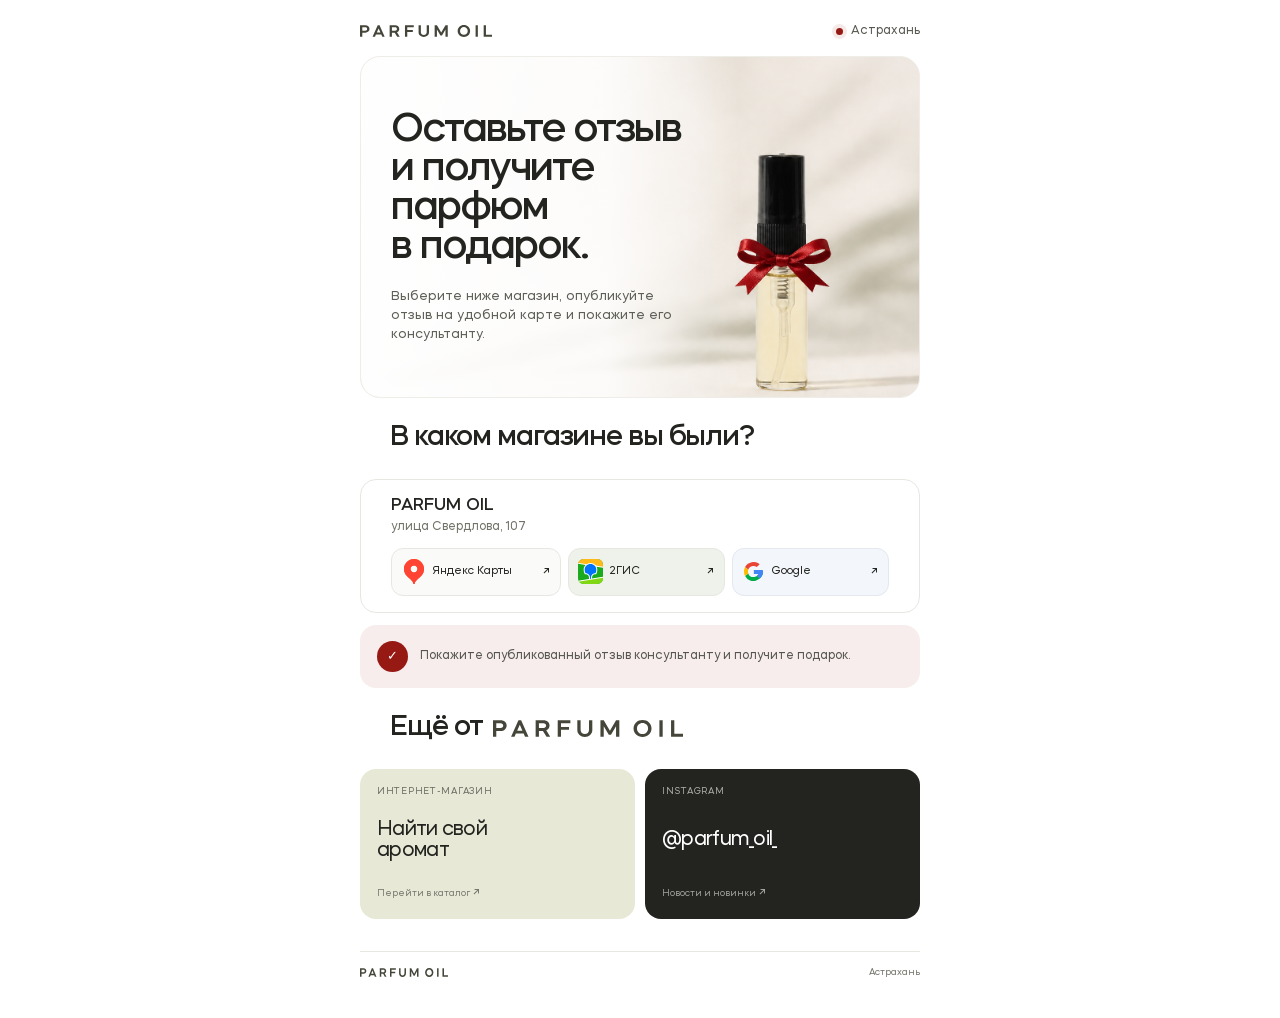
==== astrakhan/index.html @ 8e0ff072 "Add review pages for new cities" ====
<!doctype html>
<html lang="ru">
  <head>
    <meta charset="UTF-8" />
    <meta name="viewport" content="width=device-width, initial-scale=1" />
    <meta name="theme-color" content="#ffffff" />
    <meta name="description" content="Адрес PARFUM OIL в Астрахани и ссылки для публикации отзыва." />
    <title>PARFUM OIL — Астрахань</title>
    <link rel="preload" href="../MazzardH-Regular.ttf" as="font" type="font/ttf" crossorigin />
    <link rel="preload" href="../MazzardH-Medium.ttf" as="font" type="font/ttf" crossorigin />
    <link rel="stylesheet" href="../styles.css" />
  </head>
  <body>
    <main class="page-shell">
      <header class="topbar"><a class="wordmark" href="#top" aria-label="PARFUM OIL — начало страницы"><img src="../logo_parfumoil.svg" alt="PARFUM OIL" /></a><span class="city"><i aria-hidden="true"></i>Астрахань</span></header>
      <section class="hero" id="top" aria-labelledby="hero-title"><img class="hero-image" src="../assets/banner-variants/banner-01-new-sample-gift-crisp-v2.png" alt="Пробник парфюма PARFUM OIL с подарочным бантом" /><div class="hero-copy"><h1 id="hero-title">Оставьте отзыв<br />и получите<br />парфюм<br />в подарок.</h1><p>Выберите ниже магазин, опубликуйте отзыв на удобной карте и покажите его консультанту.</p></div></section>
      <section class="locations" aria-labelledby="locations-title">
        <div class="section-heading"><h2 id="locations-title">В каком магазине вы были?</h2></div>
        <div class="location-list">
          <article class="location-card">
            <div class="location-copy"><div><h3>PARFUM OIL</h3><p>улица Свердлова, 107</p></div></div>
            <div class="map-links">
              <a href="https://yandex.ru/maps/org/parfum_oil/111386436817?si" target="_blank" rel="noreferrer"><img src="../yandex-maps-logo.svg" alt="" /><span class="platform-name">Яндекс<span class="maps-word"> Карты</span></span><b aria-hidden="true">↗</b></a>
              <a class="gis" href="https://2gis.ru/astrakhan/geo/70000001115774723" target="_blank" rel="noreferrer"><img src="../2gis-icon-logo.svg" alt="" /><span class="platform-name">2ГИС</span><b aria-hidden="true">↗</b></a>
              <a class="google" href="https://maps.app.goo.gl/9mX3g5gsRwU1LmaHA?g" target="_blank" rel="noreferrer"><img src="../google-logo-search-new-svgrepo-com.svg" alt="" /><span class="platform-name">Google</span><b aria-hidden="true">↗</b></a>
            </div>
          </article>
        </div>
      </section>
      <aside class="reward-note"><span aria-hidden="true">✓</span><p>Покажите опубликованный отзыв консультанту и получите подарок.</p></aside>
      <section class="discover" aria-labelledby="discover-title"><h2 id="discover-title"><span>Ещё от</span><img class="heading-logo" src="../logo_parfumoil.svg" alt="PARFUM OIL" /></h2><div class="discover-grid"><a class="discover-card shop-card" href="https://parfumoil.ru/1" target="_blank" rel="noreferrer"><span>Интернет-магазин</span><strong>Найти свой аромат</strong><small>Перейти в каталог <b aria-hidden="true">↗</b></small></a><a class="discover-card instagram-card" href="https://www.instagram.com/parfum_oil_/" target="_blank" rel="noreferrer"><span>Instagram</span><strong>@parfum_oil_</strong><small>Новости и новинки <b aria-hidden="true">↗</b></small></a></div></section>
      <footer><img class="footer-logo" src="../logo_parfumoil.svg" alt="PARFUM OIL" /><small>Астрахань</small></footer>
    </main>
  </body>
</html>
---- styles.css ----
@font-face {
  font-family: "Mazzard H";
  src: url("MazzardH-Regular.ttf") format("truetype");
  font-style: normal;
  font-weight: 400;
  font-display: swap;
}

@font-face {
  font-family: "Mazzard H";
  src: url("MazzardH-Medium.ttf") format("truetype");
  font-style: normal;
  font-weight: 500 700;
  font-display: swap;
}

:root {
  --ink: #23241f;
  --muted: #707168;
  --red: #961914;
  --sage: #a8b69b;
  --sage-light: #eef2eb;
  --cream: #f5f1e7;
  --line: #e7e7e2;
  --white: #ffffff;
}

* { box-sizing: border-box; }

html { scroll-behavior: smooth; }

body {
  margin: 0;
  background: var(--white);
  color: var(--ink);
  font-family: "Mazzard H", "Avenir Next", Avenir, Montserrat, Arial, sans-serif;
  font-size: 16px;
  font-weight: 400;
  text-rendering: optimizeLegibility;
  -webkit-font-smoothing: antialiased;
}

a { color: inherit; text-decoration: none; -webkit-tap-highlight-color: transparent; }
h1, h2, h3, p { margin: 0; }
img { display: block; max-width: 100%; }

.page-shell {
  --content-inset: 30px;
  --section-rhythm: 24px;
  width: min(100% - 32px, 560px);
  margin: 0 auto;
  padding: 24px 0 40px;
}

.topbar {
  display: flex;
  align-items: center;
  justify-content: space-between;
  gap: 16px;
  margin-bottom: 18px;
}

.wordmark {
  display: inline-flex;
  align-items: center;
}

.wordmark img { width: 132px; height: auto; }

.city {
  display: inline-flex;
  align-items: center;
  gap: 8px;
  color: #565750;
  font-size: 12px;
}

.city i {
  width: 7px;
  height: 7px;
  border-radius: 50%;
  background: var(--red);
  box-shadow: 0 0 0 4px rgba(150, 25, 20, .09);
}

.hero {
  min-height: 340px;
  position: relative;
  overflow: hidden;
  border: 1px solid #eeede8;
  border-radius: 20px;
  background: var(--cream);
  isolation: isolate;
}

.hero::after {
  content: "";
  position: absolute;
  inset: 0;
  z-index: -1;
  background: linear-gradient(90deg, rgba(255,255,255,.98) 0%, rgba(255,255,255,.83) 44%, rgba(255,255,255,0) 68%);
  pointer-events: none;
}

.hero-image {
  width: 100%;
  height: 100%;
  position: absolute;
  inset: 0;
  z-index: -2;
  object-fit: cover;
  object-position: center;
  transform: translate(3.5%, -4%) scale(1.09);
  transform-origin: center;
}

.hero-copy {
  width: 66%;
  min-height: 340px;
  padding: 30px 0 28px var(--content-inset);
  display: flex;
  flex-direction: column;
  align-items: flex-start;
  justify-content: center;
}

.hero h1 {
  max-width: 330px;
  font-size: clamp(33px, 5.9vw, 40px);
  font-weight: 500;
  line-height: .98;
  letter-spacing: -.05em;
}

.hero p {
  max-width: 290px;
  margin-top: 18px;
  color: #5d5e56;
  font-size: 13px;
  line-height: 1.48;
}

.locations { margin-top: var(--section-rhythm); }

.section-heading {
  margin-bottom: var(--section-rhythm);
  padding-inline: var(--content-inset);
}

.section-heading h2,
.discover h2 {
  font-size: 28px;
  font-weight: 500;
  letter-spacing: -.04em;
}

.location-list { display: grid; gap: 8px; }

.location-city {
  margin: 12px 0 2px;
  padding-inline: var(--content-inset);
  font-size: 18px;
  font-weight: 500;
  line-height: 1.2;
  letter-spacing: -.025em;
}

.location-city:first-child { margin-top: 0; }

.location-card {
  position: relative;
  padding: 16px var(--content-inset);
  border: 1px solid var(--line);
  border-radius: 16px;
  background: var(--white);
}

.location-copy {
  margin-bottom: 12px;
}

.location-card h3 {
  font-size: 17px;
  font-weight: 500;
  line-height: 1.2;
}

.location-card p {
  margin-top: 4px;
  color: var(--muted);
  font-size: 12px;
  line-height: 1.3;
}

.map-links {
  display: grid;
  grid-template-columns: minmax(0, 13fr) repeat(2, minmax(0, 12fr));
  gap: 7px;
}

.map-links a {
  min-width: 0;
  min-height: 48px;
  padding: 8px 9px;
  display: flex;
  align-items: center;
  gap: 6px;
  border: 1px solid var(--line);
  border-radius: 12px;
  background: #fafaf8;
  font-size: 11px;
  transition: transform 150ms ease, border-color 150ms ease, background-color 150ms ease;
}

.map-links a.gis { background: var(--sage-light); }
.map-links a.google {
  background: #f3f6fb;
  border-color: #e3e7ee;
}
.map-links a:hover { transform: translateY(-1px); border-color: #c6c7c0; }
.map-links a:focus-visible { outline: 2px solid var(--red); outline-offset: 2px; }
.map-links a[aria-disabled="true"] {
  cursor: default;
  opacity: .58;
  pointer-events: none;
}
.map-links img { width: 25px; height: 25px; object-fit: contain; flex: 0 0 auto; }
.map-links a:first-child img { width: 21px; margin: 0 2px; }
.map-links a.google img { width: 23px; height: 23px; margin: 0; }
.map-links .platform-name { min-width: 0; white-space: nowrap; }
.map-links b { margin-left: auto; font-size: 13px; font-weight: 400; }

.reward-note {
  margin-top: 12px;
  padding: 16px 17px;
  display: grid;
  grid-template-columns: 31px 1fr;
  gap: 12px;
  align-items: center;
  border-radius: 16px;
  background: #f7eded;
}

.reward-note > span {
  width: 31px;
  height: 31px;
  display: grid;
  place-items: center;
  border-radius: 50%;
  background: var(--red);
  color: white;
  font-size: 13px;
}

.reward-note p { color: #53544d; font-size: 12px; line-height: 1.42; }
.reward-note strong { color: var(--ink); font-weight: 600; }

.discover { margin-top: var(--section-rhythm); }
.discover > h2 { margin-left: var(--content-inset); }
.discover h2 { display: flex; align-items: center; gap: 10px; }
.heading-logo { width: 190px; height: auto; }
.discover-grid { display: grid; grid-template-columns: 1fr 1fr; gap: 10px; margin-top: var(--section-rhythm); }

.discover-card {
  min-height: 150px;
  padding: 17px;
  display: flex;
  flex-direction: column;
  align-items: flex-start;
  justify-content: space-between;
  border-radius: 16px;
}

.discover-card > span { font-size: 9px; letter-spacing: .08em; text-transform: uppercase; opacity: .63; }
.discover-card > strong { max-width: 150px; font-size: 20px; font-weight: 400; line-height: 1.05; letter-spacing: -.035em; }
.discover-card > small { font-size: 9px; line-height: 1.35; opacity: .58; }
.discover-card b { font-size: 13px; font-weight: 400; }
.shop-card { background: #e8e8d7; transition: transform 150ms ease; }
.shop-card:hover { transform: translateY(-2px); }
.shop-card:focus-visible { outline: 2px solid var(--red); outline-offset: 2px; }
.instagram-card { background: var(--ink); color: white; transition: transform 150ms ease; }
.instagram-card:hover { transform: translateY(-2px); }
.instagram-card:focus-visible { outline: 2px solid var(--red); outline-offset: 2px; }

footer {
  margin-top: 32px;
  padding-top: 15px;
  display: flex;
  align-items: center;
  justify-content: space-between;
  border-top: 1px solid var(--line);
}

.footer-logo { width: 88px; height: auto; }
footer small { color: var(--muted); font-size: 9px; }

@media (max-width: 520px) {
  .page-shell {
    --content-inset: 21px;
    width: min(100% - 24px, 560px);
    padding-top: 18px;
  }
  .hero { min-height: 300px; border-radius: 17px; }
  .hero-copy { width: 66%; min-height: 300px; padding: 24px 0 23px var(--content-inset); }
  .hero h1 { font-size: clamp(28px, 7.9vw, 36px); }
  .hero p { max-width: 220px; font-size: 11px; }
  .hero::after { background: linear-gradient(90deg, rgba(255,255,255,.99) 0%, rgba(255,255,255,.87) 47%, rgba(255,255,255,0) 72%); }
  .map-links { gap: 5px; }
  .map-links a { min-height: 46px; padding-inline: 7px; gap: 5px; }
  .map-links img,
  .map-links a.google img { width: 21px; height: 21px; }
  .map-links a:first-child img { width: 19px; margin-inline: 1px; }
  .map-links a span { font-size: 10px; }
  .map-links b { font-size: 11px; }
}

@media (max-width: 430px) {
  .map-links .maps-word { display: none; }
}

@media (max-width: 370px) {
  .page-shell { --content-inset: 17px; }
  .wordmark img { width: 118px; }
  .hero { min-height: 290px; }
  .hero-copy { width: 67%; min-height: 290px; padding-left: var(--content-inset); }
  .hero h1 { font-size: 27px; }
  .hero p { font-size: 10px; }
  .map-links a { padding-inline: 5px; gap: 4px; }
  .map-links a span { font-size: 10px; }
  .map-links b { display: none; }
  .discover-card { min-height: 140px; padding: 14px; }
}

@media (prefers-reduced-motion: reduce) {
  html { scroll-behavior: auto; }
  *, *::before, *::after { transition-duration: .01ms !important; }
}
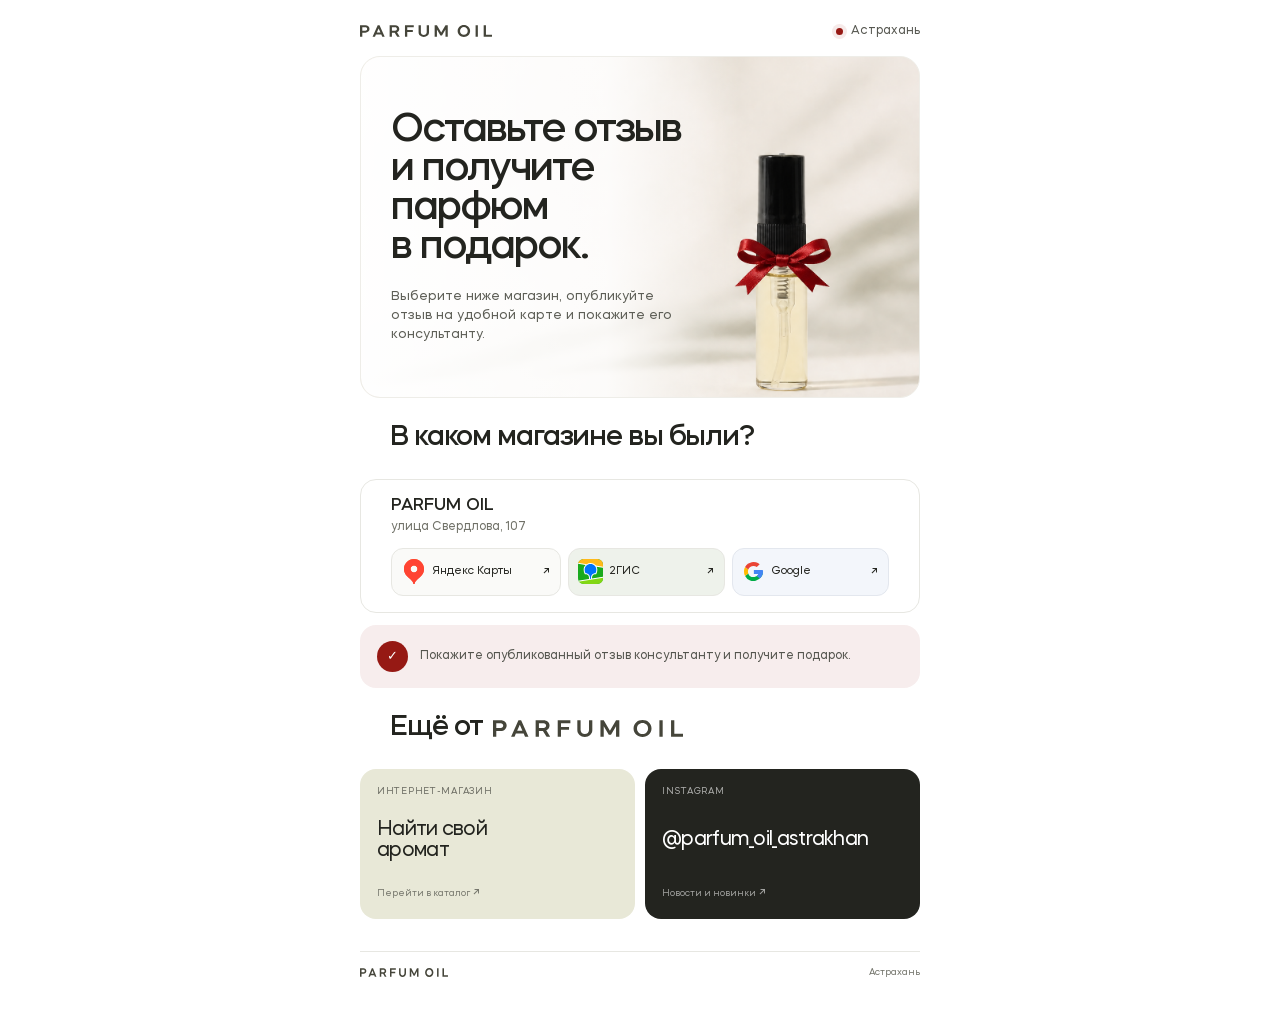
==== commit 4ad3f5cc: "Add Tolyatti page and regional Instagram links" ====
--- a/astrakhan/index.html
+++ b/astrakhan/index.html
@@ -28,7 +28,7 @@
         </div>
       </section>
       <aside class="reward-note"><span aria-hidden="true">✓</span><p>Покажите опубликованный отзыв консультанту и получите подарок.</p></aside>
-      <section class="discover" aria-labelledby="discover-title"><h2 id="discover-title"><span>Ещё от</span><img class="heading-logo" src="../logo_parfumoil.svg" alt="PARFUM OIL" /></h2><div class="discover-grid"><a class="discover-card shop-card" href="https://parfumoil.ru/1" target="_blank" rel="noreferrer"><span>Интернет-магазин</span><strong>Найти свой аромат</strong><small>Перейти в каталог <b aria-hidden="true">↗</b></small></a><a class="discover-card instagram-card" href="https://www.instagram.com/parfum_oil_/" target="_blank" rel="noreferrer"><span>Instagram</span><strong>@parfum_oil_</strong><small>Новости и новинки <b aria-hidden="true">↗</b></small></a></div></section>
+      <section class="discover" aria-labelledby="discover-title"><h2 id="discover-title"><span>Ещё от</span><img class="heading-logo" src="../logo_parfumoil.svg" alt="PARFUM OIL" /></h2><div class="discover-grid"><a class="discover-card shop-card" href="https://parfumoil.ru/1" target="_blank" rel="noreferrer"><span>Интернет-магазин</span><strong>Найти свой аромат</strong><small>Перейти в каталог <b aria-hidden="true">↗</b></small></a><a class="discover-card instagram-card" href="https://www.instagram.com/parfum_oil_astrakhan?igsi=Mjh3bnlyOHN2bmNt&amp;utm_source=qr" target="_blank" rel="noreferrer"><span>Instagram</span><strong>@parfum_oil_astrakhan</strong><small>Новости и новинки <b aria-hidden="true">↗</b></small></a></div></section>
       <footer><img class="footer-logo" src="../logo_parfumoil.svg" alt="PARFUM OIL" /><small>Астрахань</small></footer>
     </main>
   </body>
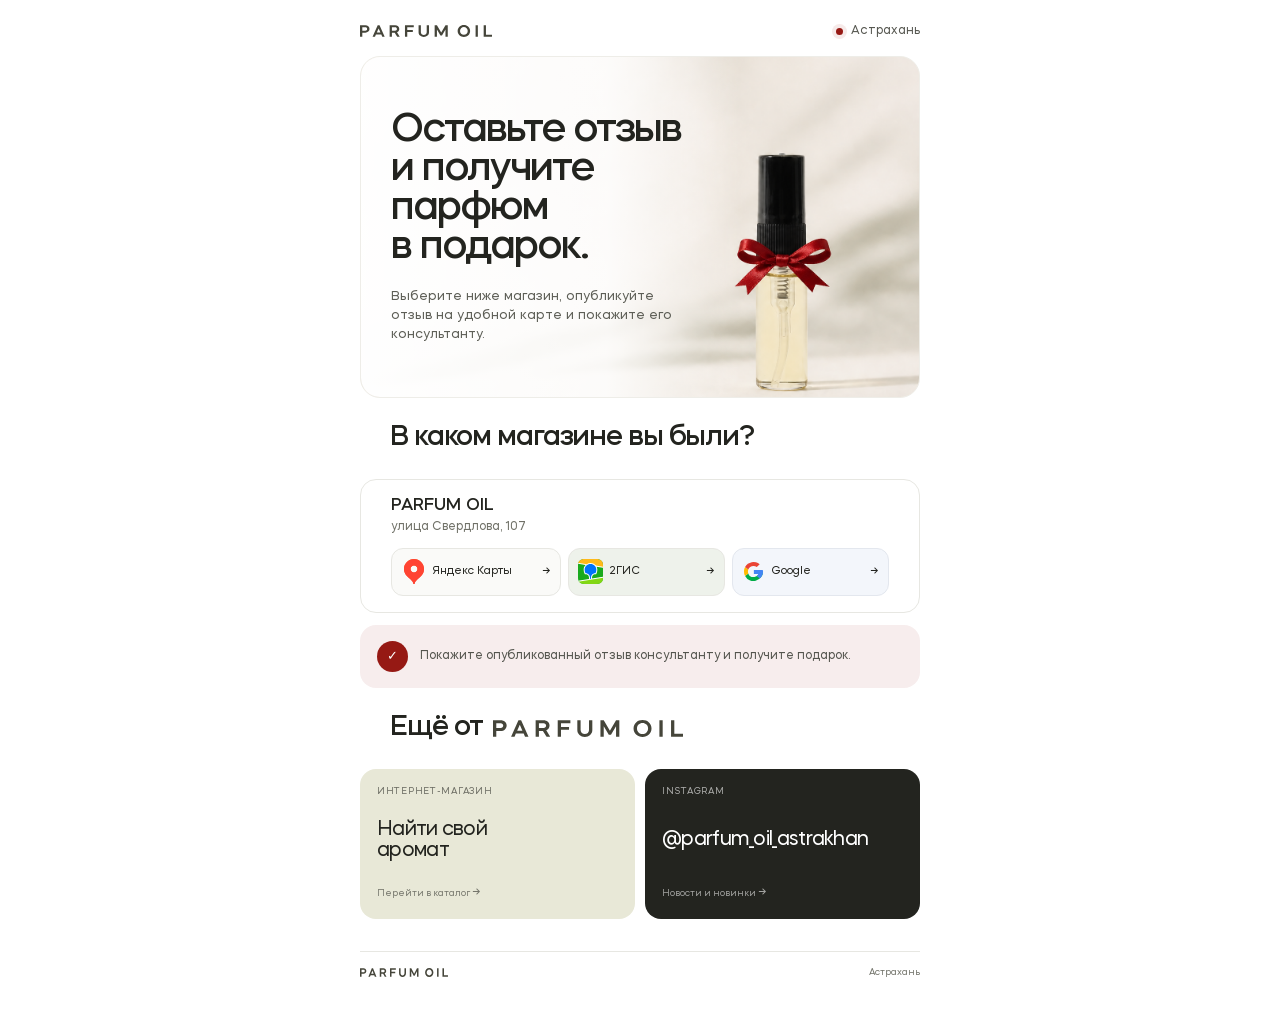
==== commit f6adb963: "Refresh arrow styles on city pages" ====
--- a/astrakhan/index.html
+++ b/astrakhan/index.html
@@ -8,7 +8,7 @@
     <title>PARFUM OIL — Астрахань</title>
     <link rel="preload" href="../MazzardH-Regular.ttf" as="font" type="font/ttf" crossorigin />
     <link rel="preload" href="../MazzardH-Medium.ttf" as="font" type="font/ttf" crossorigin />
-    <link rel="stylesheet" href="../styles.css" />
+    <link rel="stylesheet" href="../styles.css?v=4" />
   </head>
   <body>
     <main class="page-shell">
@@ -20,9 +20,9 @@
           <article class="location-card">
             <div class="location-copy"><div><h3>PARFUM OIL</h3><p>улица Свердлова, 107</p></div></div>
             <div class="map-links">
-              <a href="https://yandex.ru/maps/org/parfum_oil/111386436817?si" target="_blank" rel="noreferrer"><img src="../yandex-maps-logo.svg" alt="" /><span class="platform-name">Яндекс<span class="maps-word"> Карты</span></span><b aria-hidden="true">↗</b></a>
-              <a class="gis" href="https://2gis.ru/astrakhan/geo/70000001115774723" target="_blank" rel="noreferrer"><img src="../2gis-icon-logo.svg" alt="" /><span class="platform-name">2ГИС</span><b aria-hidden="true">↗</b></a>
-              <a class="google" href="https://maps.app.goo.gl/9mX3g5gsRwU1LmaHA?g" target="_blank" rel="noreferrer"><img src="../google-logo-search-new-svgrepo-com.svg" alt="" /><span class="platform-name">Google</span><b aria-hidden="true">↗</b></a>
+              <a href="https://yandex.ru/maps/-/CTdfI8lM" target="_blank" rel="noreferrer"><img src="../yandex-maps-logo.svg" alt="" /><span class="platform-name">Яндекс<span class="maps-word"> Карты</span></span><b aria-hidden="true">↗</b></a>
+              <a class="gis" href="https://go.2gis.com/MHeFx" target="_blank" rel="noreferrer"><img src="../2gis-icon-logo.svg" alt="" /><span class="platform-name">2ГИС</span><b aria-hidden="true">↗</b></a>
+              <a class="google" href="https://maps.app.goo.gl/Hb72A8y4QS6NWFDq8" target="_blank" rel="noreferrer"><img src="../google-logo-search-new-svgrepo-com.svg" alt="" /><span class="platform-name">Google</span><b aria-hidden="true">↗</b></a>
             </div>
           </article>
         </div>
--- a/styles.css
+++ b/styles.css
@@ -228,7 +228,8 @@
 .map-links a:first-child img { width: 21px; margin: 0 2px; }
 .map-links a.google img { width: 23px; height: 23px; margin: 0; }
 .map-links .platform-name { min-width: 0; white-space: nowrap; }
-.map-links b { margin-left: auto; font-size: 13px; font-weight: 400; }
+.map-links b { margin-left: auto; font-size: 0; font-weight: 400; }
+.map-links b::before { content: "→"; font-size: 13px; }
 
 .reward-note {
   margin-top: 12px;
@@ -274,7 +275,8 @@
 .discover-card > span { font-size: 9px; letter-spacing: .08em; text-transform: uppercase; opacity: .63; }
 .discover-card > strong { max-width: 150px; font-size: 20px; font-weight: 400; line-height: 1.05; letter-spacing: -.035em; }
 .discover-card > small { font-size: 9px; line-height: 1.35; opacity: .58; }
-.discover-card b { font-size: 13px; font-weight: 400; }
+.discover-card b { font-size: 0; font-weight: 400; }
+.discover-card b::before { content: "→"; font-size: 13px; }
 .shop-card { background: #e8e8d7; transition: transform 150ms ease; }
 .shop-card:hover { transform: translateY(-2px); }
 .shop-card:focus-visible { outline: 2px solid var(--red); outline-offset: 2px; }
@@ -311,7 +313,7 @@
   .map-links a.google img { width: 21px; height: 21px; }
   .map-links a:first-child img { width: 19px; margin-inline: 1px; }
   .map-links a span { font-size: 10px; }
-  .map-links b { font-size: 11px; }
+  .map-links b::before { font-size: 11px; }
 }
 
 @media (max-width: 430px) {
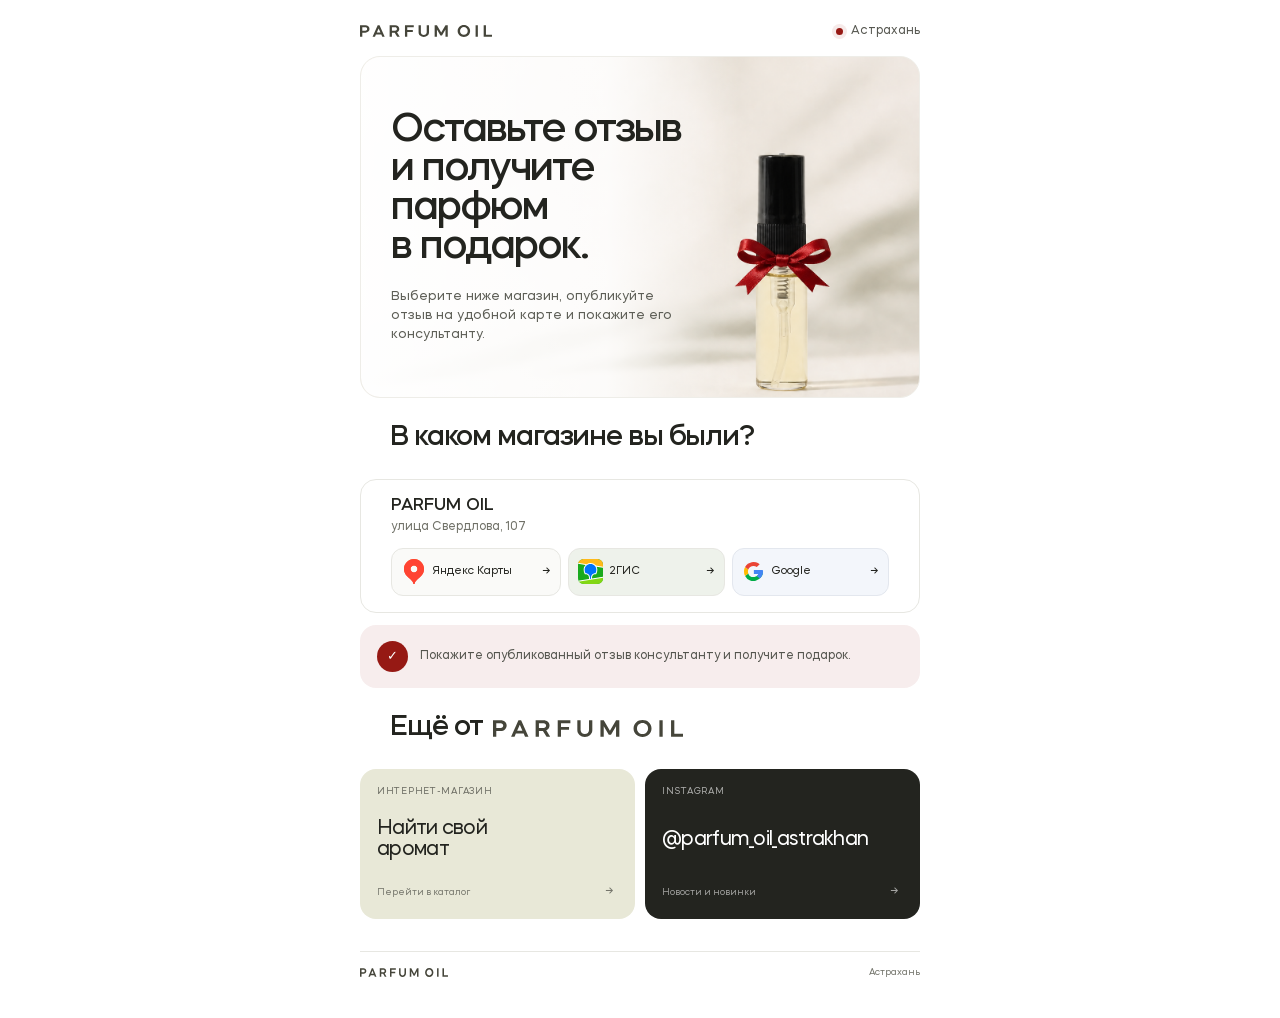
==== commit 4b672552: "Align card arrows across city pages" ====
--- a/astrakhan/index.html
+++ b/astrakhan/index.html
@@ -8,7 +8,7 @@
     <title>PARFUM OIL — Астрахань</title>
     <link rel="preload" href="../MazzardH-Regular.ttf" as="font" type="font/ttf" crossorigin />
     <link rel="preload" href="../MazzardH-Medium.ttf" as="font" type="font/ttf" crossorigin />
-    <link rel="stylesheet" href="../styles.css?v=4" />
+    <link rel="stylesheet" href="../styles.css?v=5" />
   </head>
   <body>
     <main class="page-shell">
--- a/styles.css
+++ b/styles.css
@@ -274,9 +274,27 @@
 
 .discover-card > span { font-size: 9px; letter-spacing: .08em; text-transform: uppercase; opacity: .63; }
 .discover-card > strong { max-width: 150px; font-size: 20px; font-weight: 400; line-height: 1.05; letter-spacing: -.035em; }
-.discover-card > small { font-size: 9px; line-height: 1.35; opacity: .58; }
+.discover-card > small {
+  width: 100%;
+  display: flex;
+  align-items: center;
+  justify-content: space-between;
+  gap: 8px;
+  font-size: 9px;
+  line-height: 1.35;
+  opacity: .58;
+}
 .discover-card b { font-size: 0; font-weight: 400; }
-.discover-card b::before { content: "→"; font-size: 13px; }
+.discover-card b {
+  width: 18px;
+  height: 18px;
+  margin-left: auto;
+  display: inline-grid;
+  place-items: center;
+  flex: 0 0 18px;
+  line-height: 1;
+}
+.discover-card b::before { content: "→"; font-size: 13px; line-height: 1; }
 .shop-card { background: #e8e8d7; transition: transform 150ms ease; }
 .shop-card:hover { transform: translateY(-2px); }
 .shop-card:focus-visible { outline: 2px solid var(--red); outline-offset: 2px; }
